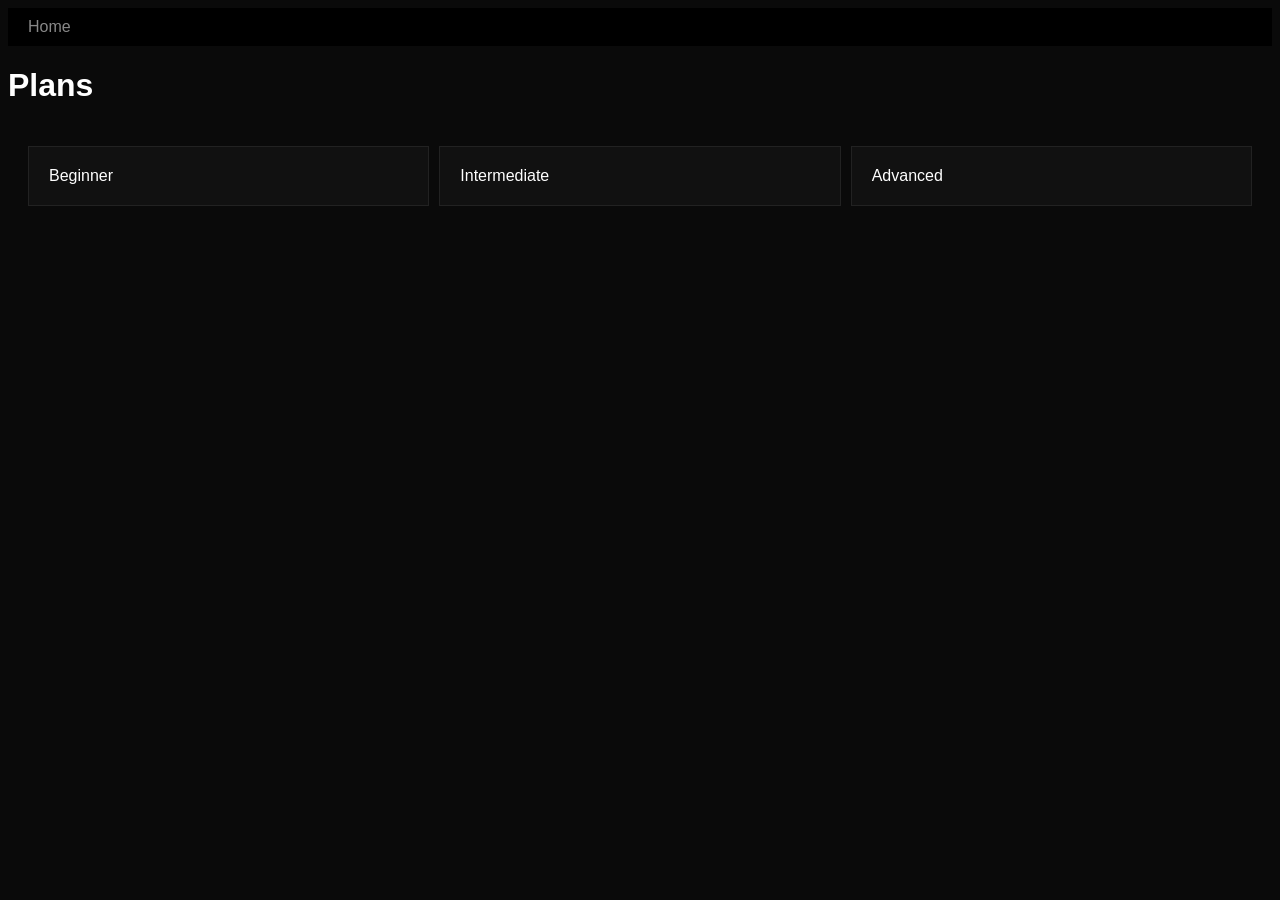
==== plans.html @ 4a21a9b4 "Add files via upload" ====
<!DOCTYPE html><html><head><title>Plans</title><link rel='stylesheet' href='style.css'></head><body><nav><a href='index.html'>Home</a></nav><h1>Plans</h1><div class='grid'><div class='card'>Beginner</div><div class='card'>Intermediate</div><div class='card'>Advanced</div></div></body></html>
---- style.css ----
:root{--bg:#0a0a0a;--accent:#d4af37;--text:#fff;}body{background:var(--bg);color:var(--text);font-family:sans-serif;}nav{display:flex;justify-content:space-between;padding:10px;background:#000;}a{color:#888;margin-left:10px;text-decoration:none;}a:hover{color:var(--accent);} .hero{text-align:center;padding:100px;} .grid{display:grid;grid-template-columns:repeat(auto-fit,minmax(200px,1fr));gap:10px;padding:20px;} .card{background:#111;padding:20px;border:1px solid #222;} .btn{background:var(--accent);padding:10px;color:#000;border:none;}
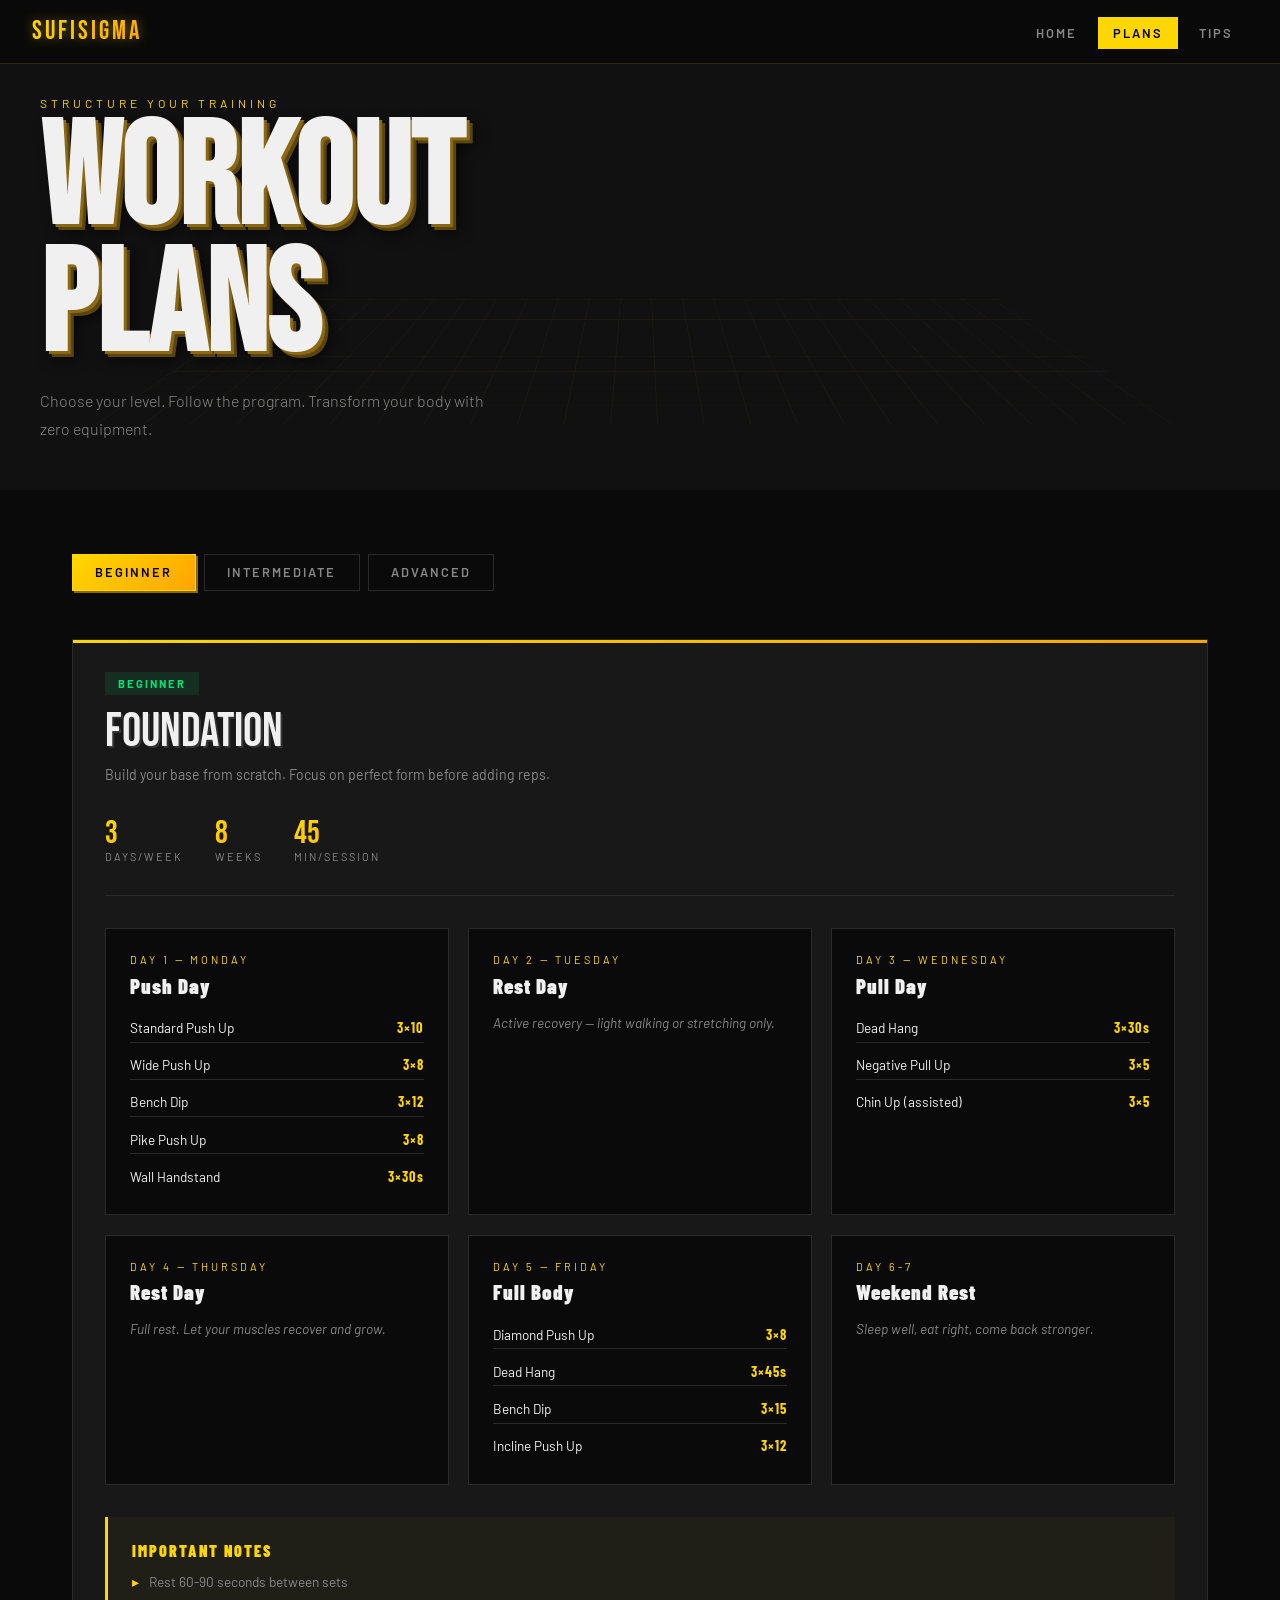
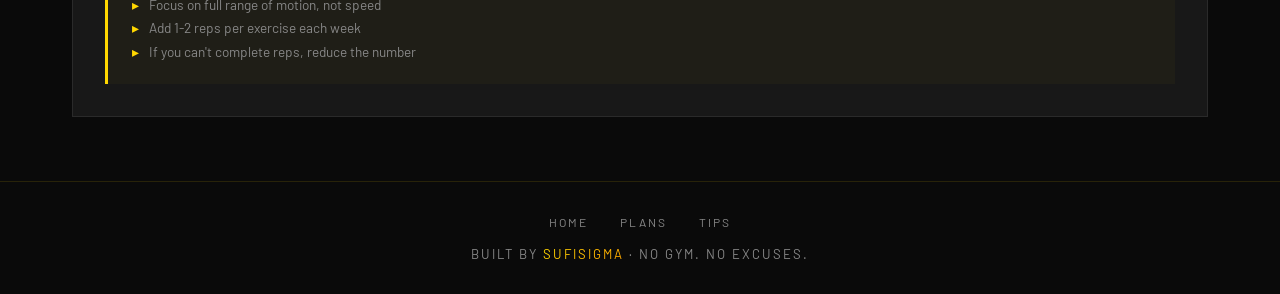
==== commit 84c204d9: "Add files via upload" ====
--- a/plans.html
+++ b/plans.html
@@ -1 +1,158 @@
-<!DOCTYPE html><html><head><title>Plans</title><link rel='stylesheet' href='style.css'></head><body><nav><a href='index.html'>Home</a></nav><h1>Plans</h1><div class='grid'><div class='card'>Beginner</div><div class='card'>Intermediate</div><div class='card'>Advanced</div></div></body></html>+<!DOCTYPE html>
+<html lang="en">
+<head>
+<meta charset="UTF-8">
+<meta name="viewport" content="width=device-width, initial-scale=1.0">
+<title>SufiSigma | Workout Plans</title>
+<link href="https://fonts.googleapis.com/css2?family=Bebas+Neue&family=Barlow:wght@300;400;600;700&family=Barlow+Condensed:wght@700;900&display=swap" rel="stylesheet">
+<style>
+  :root{--bg:#0a0a0a;--bg2:#111111;--bg3:#181818;--accent:#FFD700;--accent2:#FFA500;--text:#f0f0f0;--muted:#888;--border:#2a2a2a}
+  *{margin:0;padding:0;box-sizing:border-box}html{scroll-behavior:smooth}
+  body{background:var(--bg);color:var(--text);font-family:'Barlow',sans-serif;overflow-x:hidden}
+  nav{position:fixed;top:0;left:0;right:0;z-index:100;display:flex;justify-content:space-between;align-items:center;padding:1rem 2rem;background:rgba(10,10,10,0.95);backdrop-filter:blur(10px);border-bottom:1px solid rgba(255,215,0,0.15)}
+  .nav-logo{font-family:'Bebas Neue',sans-serif;font-size:1.6rem;letter-spacing:3px;background:linear-gradient(135deg,#FFD700,#FFA500);-webkit-background-clip:text;-webkit-text-fill-color:transparent;filter:drop-shadow(0 0 6px rgba(255,215,0,0.4))}
+  .nav-links{display:flex;gap:0.3rem;list-style:none}
+  .nav-links a{color:var(--muted);text-decoration:none;font-size:0.8rem;letter-spacing:2px;text-transform:uppercase;font-weight:600;padding:0.45rem 0.9rem;border:1px solid transparent;transition:all 0.2s}
+  .nav-links a:hover,.nav-links a.active{color:#000;background:var(--accent);border-color:var(--accent)}
+  .page-hero{padding:6rem 2rem 3rem;background:var(--bg2);position:relative;overflow:hidden}
+  .hero-grid{position:absolute;inset:0;opacity:0.07;background-image:linear-gradient(rgba(255,215,0,0.6) 1px,transparent 1px),linear-gradient(90deg,rgba(255,215,0,0.6) 1px,transparent 1px);background-size:55px 55px;transform:perspective(700px) rotateX(58deg) translateY(-30%);transform-origin:bottom;pointer-events:none}
+  .page-inner{max-width:1200px;margin:0 auto;position:relative;z-index:1}
+  .page-label{font-size:0.75rem;letter-spacing:4px;text-transform:uppercase;color:var(--accent);margin-bottom:0.5rem}
+  .page-title{font-family:'Bebas Neue',sans-serif;font-size:clamp(4rem,12vw,9rem);line-height:0.88;text-shadow:3px 3px 0 #8B6914,6px 6px 0 #5a4510,8px 8px 15px rgba(0,0,0,0.7)}
+  .page-subtitle{font-size:1rem;color:var(--muted);margin-top:1rem;max-width:450px;line-height:1.7;font-weight:300}
+  main{max-width:1200px;margin:0 auto;padding:4rem 2rem}
+  .level-tabs{display:flex;gap:0.5rem;flex-wrap:wrap;margin-bottom:3rem}
+  .level-tab{padding:0.6rem 1.4rem;background:transparent;border:1px solid var(--border);color:var(--muted);font-family:'Barlow',sans-serif;font-size:0.8rem;letter-spacing:2px;text-transform:uppercase;cursor:pointer;transition:all 0.2s;font-weight:600}
+  .level-tab:hover,.level-tab.active{background:linear-gradient(135deg,#FFD700,#FFA500);border-color:var(--accent);color:#000;box-shadow:2px 2px 0 #8B6914}
+  .plan-panel{display:none}.plan-panel.active{display:block}
+  .plan-card{background:var(--bg3);border:1px solid var(--border);padding:2rem;position:relative;overflow:hidden}
+  .plan-card::before{content:'';position:absolute;top:0;left:0;right:0;height:3px;background:linear-gradient(90deg,#FFD700,#FFA500)}
+  .plan-badge{display:inline-block;font-size:0.7rem;letter-spacing:2px;text-transform:uppercase;font-weight:700;padding:0.3rem 0.8rem;margin-bottom:0.8rem}
+  .badge-beginner{background:rgba(0,230,118,0.1);color:#00e676}
+  .badge-intermediate{background:rgba(255,215,0,0.1);color:#FFD700}
+  .badge-advanced{background:rgba(255,165,0,0.1);color:#FFA500}
+  .plan-name{font-family:'Bebas Neue',sans-serif;font-size:3rem;line-height:1;text-shadow:2px 2px 0 #333;margin-bottom:0.5rem}
+  .plan-desc{font-size:0.88rem;color:var(--muted);line-height:1.6;margin-bottom:2rem;max-width:500px}
+  .plan-meta{display:flex;gap:2rem;flex-wrap:wrap;margin-bottom:2rem;padding-bottom:2rem;border-bottom:1px solid var(--border)}
+  .meta-val{font-family:'Bebas Neue',sans-serif;font-size:2rem;background:linear-gradient(135deg,#FFD700,#FFA500);-webkit-background-clip:text;-webkit-text-fill-color:transparent;line-height:1}
+  .meta-label{font-size:0.68rem;letter-spacing:2px;text-transform:uppercase;color:var(--muted)}
+  .week-grid{display:grid;grid-template-columns:repeat(auto-fill,minmax(280px,1fr));gap:1.2rem}
+  .day-card{background:var(--bg);border:1px solid var(--border);padding:1.5rem;transition:all 0.3s}
+  .day-card:hover{border-color:rgba(255,215,0,0.3);transform:translateY(-3px)}
+  .day-label{font-size:0.68rem;letter-spacing:3px;text-transform:uppercase;color:var(--accent);margin-bottom:0.4rem}
+  .day-title{font-family:'Barlow Condensed',sans-serif;font-size:1.3rem;font-weight:900;margin-bottom:1rem;letter-spacing:1px}
+  .day-rest{font-size:0.85rem;color:var(--muted);font-style:italic}
+  .ex-list{list-style:none;display:flex;flex-direction:column;gap:0.5rem}
+  .ex-list li{display:flex;justify-content:space-between;align-items:center;font-size:0.85rem;padding:0.35rem 0;border-bottom:1px solid var(--border)}
+  .ex-list li:last-child{border-bottom:none}
+  .ex-name{color:var(--text)}.ex-sets{font-family:'Barlow Condensed',sans-serif;font-weight:700;color:var(--accent);font-size:0.9rem;letter-spacing:1px}
+  .plan-notes{margin-top:2rem;padding:1.5rem;border-left:3px solid var(--accent);background:rgba(255,215,0,0.03)}
+  .plan-notes h4{font-family:'Barlow Condensed',sans-serif;font-size:1rem;font-weight:900;letter-spacing:2px;text-transform:uppercase;color:var(--accent);margin-bottom:0.8rem}
+  .plan-notes ul{list-style:none;display:flex;flex-direction:column;gap:0.4rem}
+  .plan-notes ul li{font-size:0.85rem;color:var(--muted);display:flex;gap:0.6rem}
+  .plan-notes ul li::before{content:'▸';color:var(--accent);flex-shrink:0}
+  footer{border-top:1px solid rgba(255,215,0,0.12);padding:2rem;text-align:center;color:var(--muted);font-size:0.82rem;letter-spacing:2px;text-transform:uppercase}
+  .footer-nav{display:flex;justify-content:center;gap:2rem;margin-bottom:1rem;list-style:none}
+  .footer-nav a{color:var(--muted);text-decoration:none;font-size:0.75rem;letter-spacing:2px;text-transform:uppercase;transition:color 0.2s}
+  .footer-nav a:hover{color:var(--accent)}
+  .gold{background:linear-gradient(135deg,#FFD700,#FFA500);-webkit-background-clip:text;-webkit-text-fill-color:transparent}
+  ::-webkit-scrollbar{width:3px}::-webkit-scrollbar-track{background:var(--bg)}::-webkit-scrollbar-thumb{background:linear-gradient(#FFD700,#FFA500)}
+  @media(max-width:600px){nav{padding:0.8rem 1rem}.nav-links a{padding:0.35rem 0.6rem;font-size:0.7rem;letter-spacing:1px}main{padding:3rem 1.2rem}}
+</style>
+</head>
+<body>
+<nav>
+  <div class="nav-logo">SufiSigma</div>
+  <ul class="nav-links">
+    <li><a href="index.html">Home</a></li>
+    <li><a href="plans.html" class="active">Plans</a></li>
+    <li><a href="tips.html">Tips</a></li>
+  </ul>
+</nav>
+<div class="page-hero">
+  <div class="hero-grid"></div>
+  <div class="page-inner">
+    <div class="page-label">Structure Your Training</div>
+    <h1 class="page-title">WORKOUT<br>PLANS</h1>
+    <p class="page-subtitle">Choose your level. Follow the program. Transform your body with zero equipment.</p>
+  </div>
+</div>
+<main>
+  <div class="level-tabs">
+    <button class="level-tab active" onclick="showPlan('beginner',this)">Beginner</button>
+    <button class="level-tab" onclick="showPlan('intermediate',this)">Intermediate</button>
+    <button class="level-tab" onclick="showPlan('advanced',this)">Advanced</button>
+  </div>
+  <div class="plan-panel active" id="beginner">
+    <div class="plan-card">
+      <div class="plan-badge badge-beginner">Beginner</div>
+      <div class="plan-name">FOUNDATION</div>
+      <p class="plan-desc">Build your base from scratch. Focus on perfect form before adding reps.</p>
+      <div class="plan-meta">
+        <div><div class="meta-val">3</div><div class="meta-label">Days/Week</div></div>
+        <div><div class="meta-val">8</div><div class="meta-label">Weeks</div></div>
+        <div><div class="meta-val">45</div><div class="meta-label">Min/Session</div></div>
+      </div>
+      <div class="week-grid">
+        <div class="day-card"><div class="day-label">Day 1 — Monday</div><div class="day-title">Push Day</div><ul class="ex-list"><li><span class="ex-name">Standard Push Up</span><span class="ex-sets">3×10</span></li><li><span class="ex-name">Wide Push Up</span><span class="ex-sets">3×8</span></li><li><span class="ex-name">Bench Dip</span><span class="ex-sets">3×12</span></li><li><span class="ex-name">Pike Push Up</span><span class="ex-sets">3×8</span></li><li><span class="ex-name">Wall Handstand</span><span class="ex-sets">3×30s</span></li></ul></div>
+        <div class="day-card"><div class="day-label">Day 2 — Tuesday</div><div class="day-title">Rest Day</div><p class="day-rest">Active recovery — light walking or stretching only.</p></div>
+        <div class="day-card"><div class="day-label">Day 3 — Wednesday</div><div class="day-title">Pull Day</div><ul class="ex-list"><li><span class="ex-name">Dead Hang</span><span class="ex-sets">3×30s</span></li><li><span class="ex-name">Negative Pull Up</span><span class="ex-sets">3×5</span></li><li><span class="ex-name">Chin Up (assisted)</span><span class="ex-sets">3×5</span></li></ul></div>
+        <div class="day-card"><div class="day-label">Day 4 — Thursday</div><div class="day-title">Rest Day</div><p class="day-rest">Full rest. Let your muscles recover and grow.</p></div>
+        <div class="day-card"><div class="day-label">Day 5 — Friday</div><div class="day-title">Full Body</div><ul class="ex-list"><li><span class="ex-name">Diamond Push Up</span><span class="ex-sets">3×8</span></li><li><span class="ex-name">Dead Hang</span><span class="ex-sets">3×45s</span></li><li><span class="ex-name">Bench Dip</span><span class="ex-sets">3×15</span></li><li><span class="ex-name">Incline Push Up</span><span class="ex-sets">3×12</span></li></ul></div>
+        <div class="day-card"><div class="day-label">Day 6-7</div><div class="day-title">Weekend Rest</div><p class="day-rest">Sleep well, eat right, come back stronger.</p></div>
+      </div>
+      <div class="plan-notes"><h4>Important Notes</h4><ul><li>Rest 60-90 seconds between sets</li><li>Focus on full range of motion, not speed</li><li>Add 1-2 reps per exercise each week</li><li>If you can't complete reps, reduce the number</li></ul></div>
+    </div>
+  </div>
+  <div class="plan-panel" id="intermediate">
+    <div class="plan-card">
+      <div class="plan-badge badge-intermediate">Intermediate</div>
+      <div class="plan-name">STRENGTH BUILD</div>
+      <p class="plan-desc">Push your limits. 4 days per week. Harder exercises, heavier volume.</p>
+      <div class="plan-meta">
+        <div><div class="meta-val">4</div><div class="meta-label">Days/Week</div></div>
+        <div><div class="meta-val">10</div><div class="meta-label">Weeks</div></div>
+        <div><div class="meta-val">60</div><div class="meta-label">Min/Session</div></div>
+      </div>
+      <div class="week-grid">
+        <div class="day-card"><div class="day-label">Day 1 — Monday</div><div class="day-title">Push Heavy</div><ul class="ex-list"><li><span class="ex-name">Decline Push Up</span><span class="ex-sets">4×12</span></li><li><span class="ex-name">Diamond Push Up</span><span class="ex-sets">4×10</span></li><li><span class="ex-name">Parallel Bar Dip</span><span class="ex-sets">4×10</span></li><li><span class="ex-name">Archer Push Up</span><span class="ex-sets">3×6 each</span></li></ul></div>
+        <div class="day-card"><div class="day-label">Day 2 — Tuesday</div><div class="day-title">Pull Heavy</div><ul class="ex-list"><li><span class="ex-name">Pull Up</span><span class="ex-sets">4×8</span></li><li><span class="ex-name">Chin Up</span><span class="ex-sets">4×8</span></li><li><span class="ex-name">Archer Pull Up</span><span class="ex-sets">3×4 each</span></li><li><span class="ex-name">Dead Hang</span><span class="ex-sets">3×60s</span></li></ul></div>
+        <div class="day-card"><div class="day-label">Day 3 — Wednesday</div><div class="day-title">Rest Day</div><p class="day-rest">Active recovery — light stretching and mobility work.</p></div>
+        <div class="day-card"><div class="day-label">Day 4 — Thursday</div><div class="day-title">Skill Work</div><ul class="ex-list"><li><span class="ex-name">Freestanding HS</span><span class="ex-sets">5 min</span></li><li><span class="ex-name">Kipping Muscle Up</span><span class="ex-sets">4×4</span></li><li><span class="ex-name">Ring Dip</span><span class="ex-sets">3×8</span></li></ul></div>
+        <div class="day-card"><div class="day-label">Day 5 — Friday</div><div class="day-title">Volume Day</div><ul class="ex-list"><li><span class="ex-name">Pull Up</span><span class="ex-sets">5×5</span></li><li><span class="ex-name">Dips</span><span class="ex-sets">5×8</span></li><li><span class="ex-name">Wide Push Up</span><span class="ex-sets">4×15</span></li></ul></div>
+        <div class="day-card"><div class="day-label">Day 6-7</div><div class="day-title">Weekend Rest</div><p class="day-rest">Nutrition and sleep are your weapons now.</p></div>
+      </div>
+      <div class="plan-notes"><h4>Important Notes</h4><ul><li>Rest 90 seconds between sets</li><li>Track your reps — beat last week every session</li><li>Eat 1.8g protein per kg of bodyweight</li></ul></div>
+    </div>
+  </div>
+  <div class="plan-panel" id="advanced">
+    <div class="plan-card">
+      <div class="plan-badge badge-advanced">Advanced</div>
+      <div class="plan-name">ELITE LEVEL</div>
+      <p class="plan-desc">Master the hardest moves. 5 days per week. Only for those with a solid foundation.</p>
+      <div class="plan-meta">
+        <div><div class="meta-val">5</div><div class="meta-label">Days/Week</div></div>
+        <div><div class="meta-val">12</div><div class="meta-label">Weeks</div></div>
+        <div><div class="meta-val">75</div><div class="meta-label">Min/Session</div></div>
+      </div>
+      <div class="week-grid">
+        <div class="day-card"><div class="day-label">Day 1 — Monday</div><div class="day-title">Max Strength Push</div><ul class="ex-list"><li><span class="ex-name">One Arm Push Up</span><span class="ex-sets">4×4 each</span></li><li><span class="ex-name">Pseudo Planche PU</span><span class="ex-sets">4×8</span></li><li><span class="ex-name">Ring Dip</span><span class="ex-sets">4×10</span></li><li><span class="ex-name">HSPU</span><span class="ex-sets">4×5</span></li></ul></div>
+        <div class="day-card"><div class="day-label">Day 2 — Tuesday</div><div class="day-title">Max Strength Pull</div><ul class="ex-list"><li><span class="ex-name">Strict Muscle Up</span><span class="ex-sets">5×5</span></li><li><span class="ex-name">Archer Pull Up</span><span class="ex-sets">4×5 each</span></li><li><span class="ex-name">Dead Hang</span><span class="ex-sets">3×90s</span></li></ul></div>
+        <div class="day-card"><div class="day-label">Day 3 — Wednesday</div><div class="day-title">Skill & Balance</div><ul class="ex-list"><li><span class="ex-name">Freestanding HS</span><span class="ex-sets">10 min</span></li><li><span class="ex-name">Ring Muscle Up</span><span class="ex-sets">4×4</span></li><li><span class="ex-name">Korean Dip</span><span class="ex-sets">3×6</span></li></ul></div>
+        <div class="day-card"><div class="day-label">Day 4 — Thursday</div><div class="day-title">Rest Day</div><p class="day-rest">Full recovery. Stretch, foam roll, sleep 8+ hours.</p></div>
+        <div class="day-card"><div class="day-label">Day 5 — Friday</div><div class="day-title">Volume</div><ul class="ex-list"><li><span class="ex-name">Pull Up</span><span class="ex-sets">6×6</span></li><li><span class="ex-name">Dips</span><span class="ex-sets">6×10</span></li><li><span class="ex-name">Strict Muscle Up</span><span class="ex-sets">3×3</span></li></ul></div>
+        <div class="day-card"><div class="day-label">Day 6-7</div><div class="day-title">Weekend Rest</div><p class="day-rest">Recovery at this level is non-negotiable.</p></div>
+      </div>
+      <div class="plan-notes"><h4>Important Notes</h4><ul><li>Rest 2-3 minutes between heavy sets</li><li>Deload every 4th week — reduce volume by 40%</li><li>2g+ protein per kg bodyweight is mandatory</li></ul></div>
+    </div>
+  </div>
+</main>
+<footer>
+  <ul class="footer-nav"><li><a href="index.html">Home</a></li><li><a href="plans.html">Plans</a></li><li><a href="tips.html">Tips</a></li></ul>
+  <p>Built by <span class="gold">SufiSigma</span> · No Gym. No Excuses.</p>
+</footer>
+<script>
+  function showPlan(id,btn){document.querySelectorAll('.plan-panel').forEach(p=>p.classList.remove('active'));document.querySelectorAll('.level-tab').forEach(b=>b.classList.remove('active'));document.getElementById(id).classList.add('active');btn.classList.add('active')}
+</script>
+</body>
+</html>
